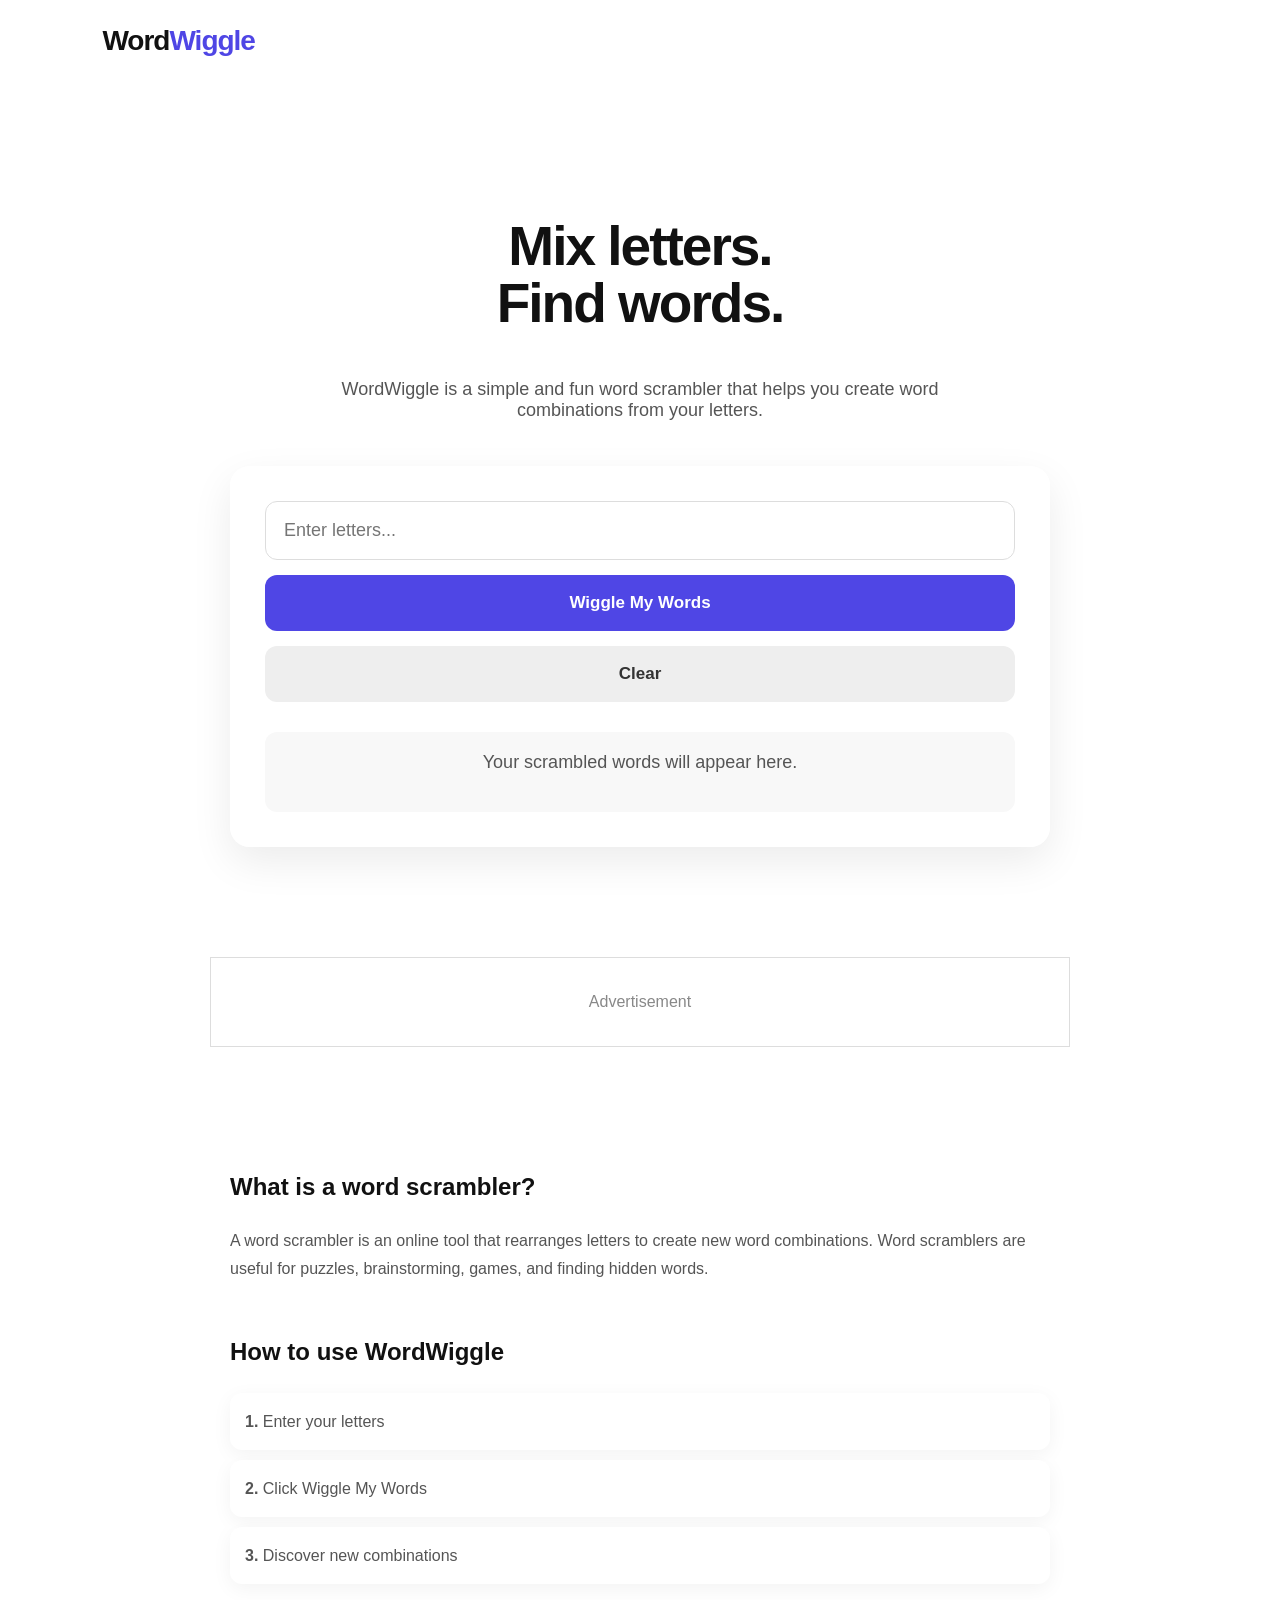
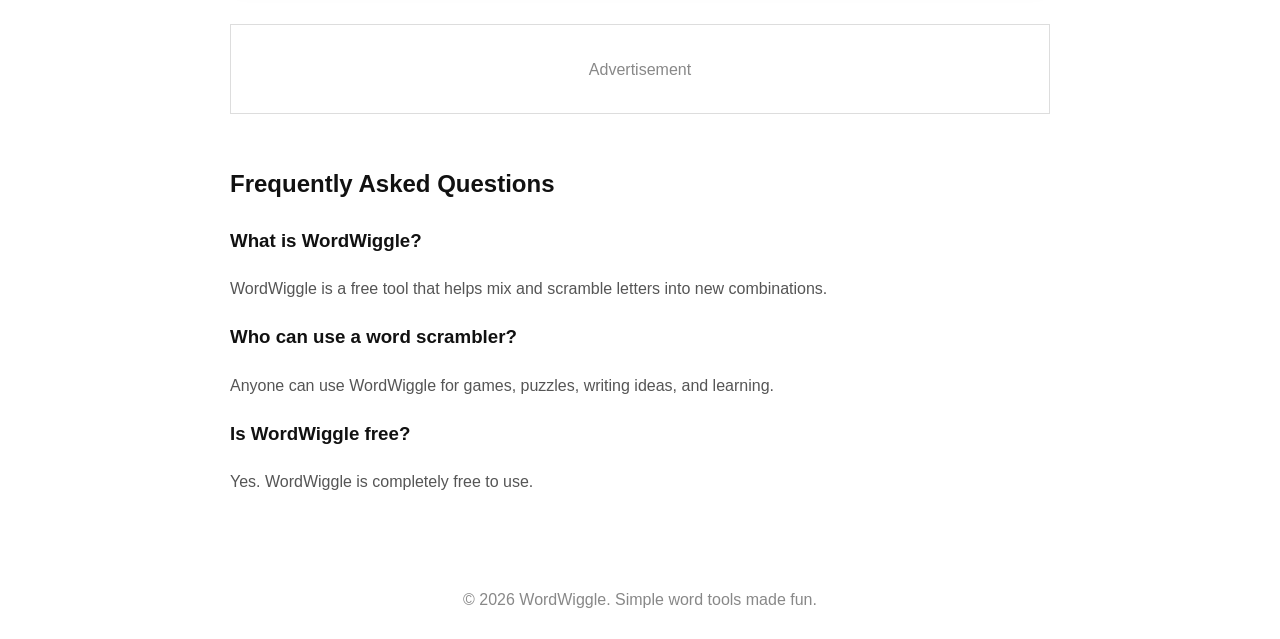
==== index.html @ 7c238826 "Add files via upload" ====
<!DOCTYPE html>
<html lang="en">
<head>

<meta charset="UTF-8">
<meta name="viewport" content="width=device-width, initial-scale=1.0">

<title>WordWiggle - Free Word Scrambler & Letter Mixer</title>

<meta name="description" content="WordWiggle is a free online word scrambler. Mix letters, create word combinations, and discover new words instantly.">

<link rel="stylesheet" href="style.css">

</head>


<body>


<header>

<a href="index.html" class="logo">
Word<span>Wiggle</span>
</a>

</header>



<main>


<section class="hero">


<h1>
Mix letters.<br>
Find words.
</h1>


<p>
WordWiggle is a simple and fun word scrambler that helps you create word combinations from your letters.
</p>



<div class="tool-box">


<input 
id="lettersInput"
type="text"
placeholder="Enter letters...">



<button onclick="wiggleWords()">
Wiggle My Words
</button>



<button class="clear-btn" onclick="clearWords()">
Clear
</button>



<div id="results">

<p class="placeholder">
Your scrambled words will appear here.
</p>

</div>


</div>


</section>




<div class="ad-box">
Advertisement
</div>





<section class="content">


<h2>
What is a word scrambler?
</h2>


<p>

A word scrambler is an online tool that rearranges letters to create new word combinations. Word scramblers are useful for puzzles, brainstorming, games, and finding hidden words.

</p>




<h2>
How to use WordWiggle
</h2>


<div class="steps">

<div>
<strong>1.</strong>
Enter your letters
</div>


<div>
<strong>2.</strong>
Click Wiggle My Words
</div>


<div>
<strong>3.</strong>
Discover new combinations
</div>


</div>





<div class="ad-box">
Advertisement
</div>


<h2>
Frequently Asked Questions
</h2>



<div class="faq">


<h3>
What is WordWiggle?
</h3>

<p>
WordWiggle is a free tool that helps mix and scramble letters into new combinations.
</p>



<h3>
Who can use a word scrambler?
</h3>

<p>
Anyone can use WordWiggle for games, puzzles, writing ideas, and learning.
</p>



<h3>
Is WordWiggle free?
</h3>

<p>
Yes. WordWiggle is completely free to use.
</p>


</div>



</section>



</main>




<footer>

© 2026 WordWiggle. Simple word tools made fun.

</footer>



<script src="script.js"></script>


</body>

</html>
---- style.css ----
*{
box-sizing:border-box;
}


body{

margin:0;

font-family:-apple-system,BlinkMacSystemFont,"Segoe UI",sans-serif;

color:#111;

position:relative;

overflow-x:hidden;

background:white;

}



body::before{

content:"";

position:fixed;

top:-50px;

left:-50px;

width:calc(100% + 100px);

height:calc(100% + 100px);

background:url("gradient.jpg");

background-size:cover;

background-position:center;

filter:blur(35px);

opacity:.35;

z-index:-2;

}



body::after{

content:"";

position:fixed;

inset:0;

background:rgba(255,255,255,.55);

z-index:-1;

}





header{

padding:25px 8%;

}



.logo{

text-decoration:none;

color:#111;

cursor:pointer;

font-size:28px;

font-weight:700;

letter-spacing:-1px;

}



.logo:visited,
.logo:hover,
.logo:active{

color:#111;

}



.logo span{

color:#4f46e5;

}




main{

max-width:900px;

margin:auto;

padding:20px;

}




.hero{

text-align:center;

padding:70px 20px;

}




.hero h1{

font-size:55px;

letter-spacing:-2px;

line-height:1.05;

}




.hero p{

font-size:18px;

color:#555;

max-width:600px;

margin:auto;

}





.tool-box{

margin-top:45px;

padding:35px;

border-radius:20px;

background:rgba(255,255,255,.85);

backdrop-filter:blur(15px);

box-shadow:0 15px 40px rgba(0,0,0,.08);

}




input{

width:100%;

padding:18px;

font-size:18px;

border-radius:12px;

border:1px solid #ddd;

outline:none;

}




button{

width:100%;

margin-top:15px;

padding:18px;

border:none;

border-radius:12px;

background:#4f46e5;

color:white;

font-size:17px;

font-weight:600;

cursor:pointer;

transition:.2s;

}



button:hover{

transform:translateY(-2px);

}



.clear-btn{

background:#eee;

color:#333;

}





#results{

margin-top:30px;

padding:20px;

background:#f8f8f8;

border-radius:12px;

min-height:80px;

}




.word{

display:inline-block;

background:white;

padding:10px 15px;

margin:5px;

border-radius:10px;

box-shadow:0 3px 10px rgba(0,0,0,.05);

}





.ad-box{

height:90px;

border:1px solid #ddd;

margin:40px 0;

display:flex;

align-items:center;

justify-content:center;

color:#888;

background:rgba(255,255,255,.5);

}




.content{

padding:30px 20px;

color:#555;

line-height:1.7;

}



.content h2{

color:#111;

margin-top:50px;

}



.steps div{

background:white;

padding:15px;

margin:10px 0;

border-radius:12px;

box-shadow:0 5px 20px rgba(0,0,0,.05);

}



.links{

display:grid;

grid-template-columns:repeat(auto-fit,minmax(200px,1fr));

gap:15px;

}



.links a{

padding:18px;

background:white;

border-radius:12px;

text-decoration:none;

color:#111;

box-shadow:0 5px 20px rgba(0,0,0,.05);

}




.faq h3{

color:#111;

}




footer{

text-align:center;

padding:30px;

color:#888;

}



@media(max-width:600px){

.hero h1{

font-size:40px;

}


.tool-box{

padding:20px;

}

}
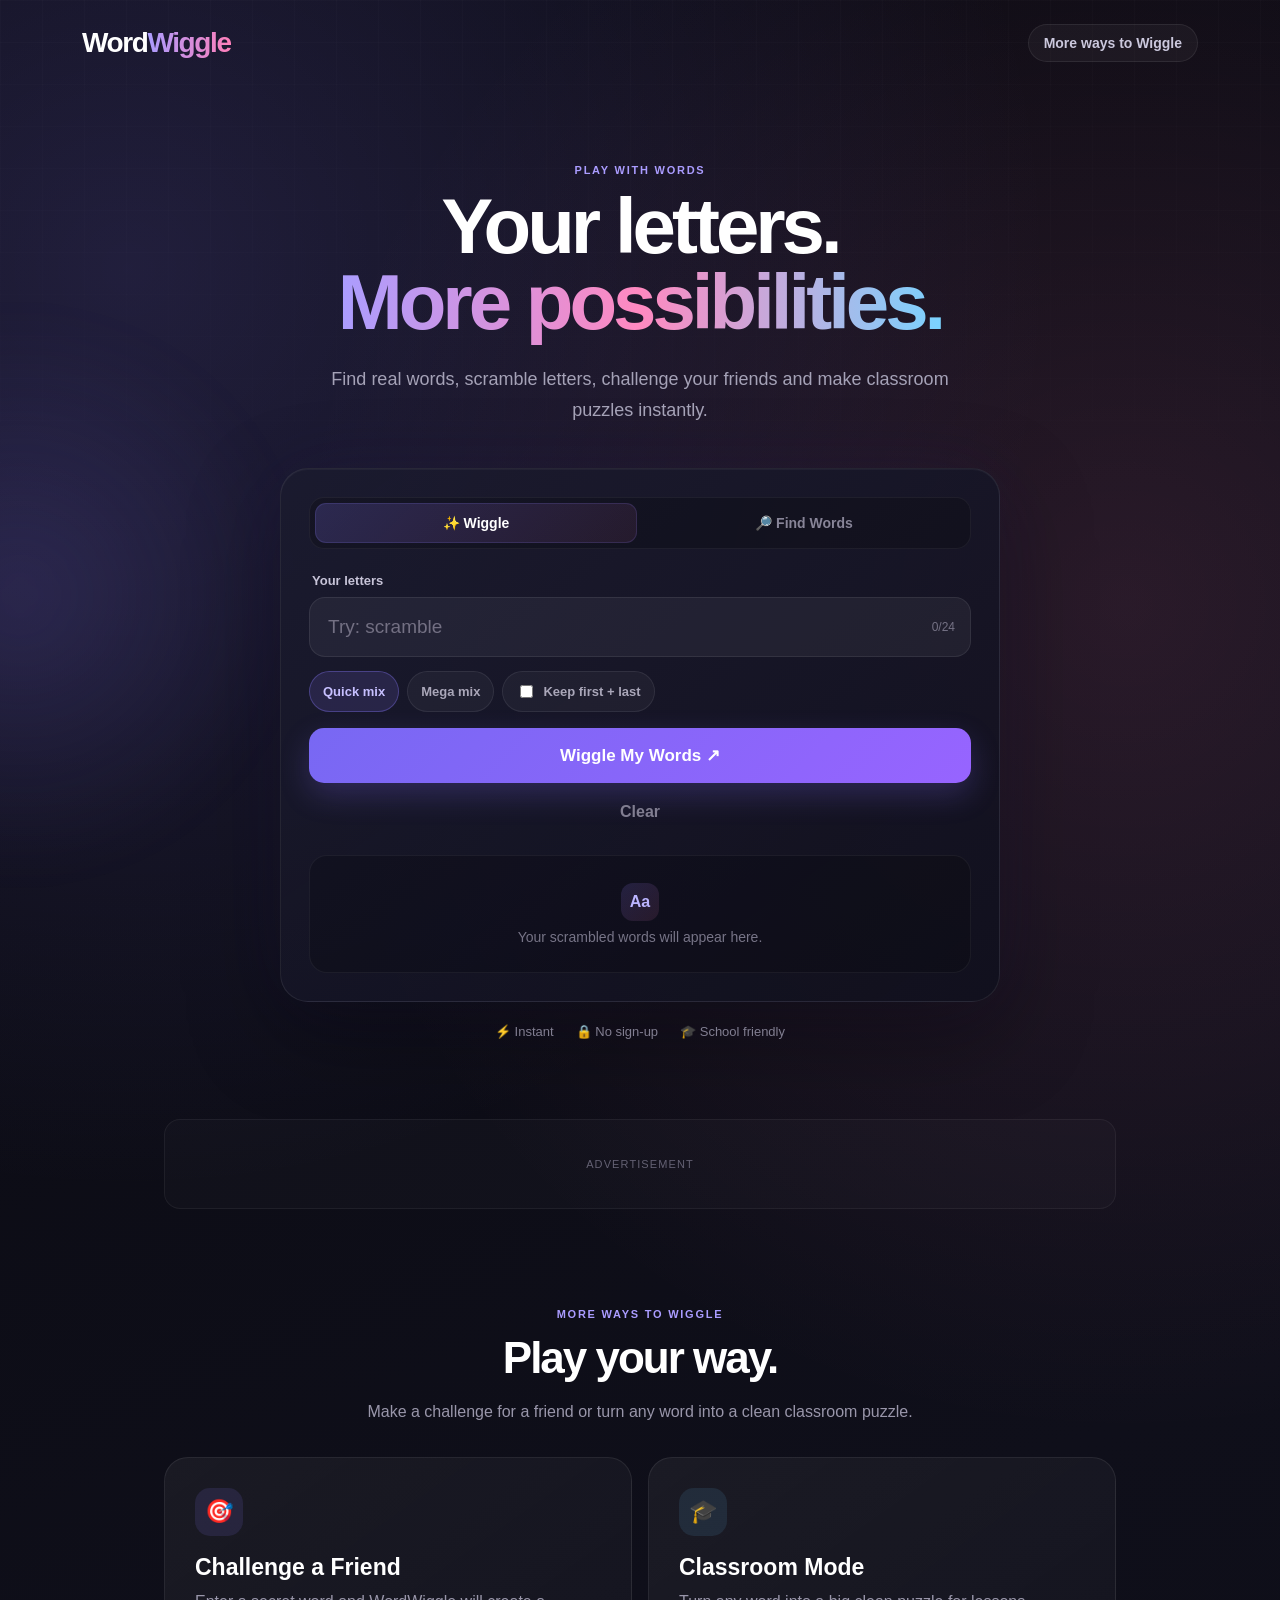
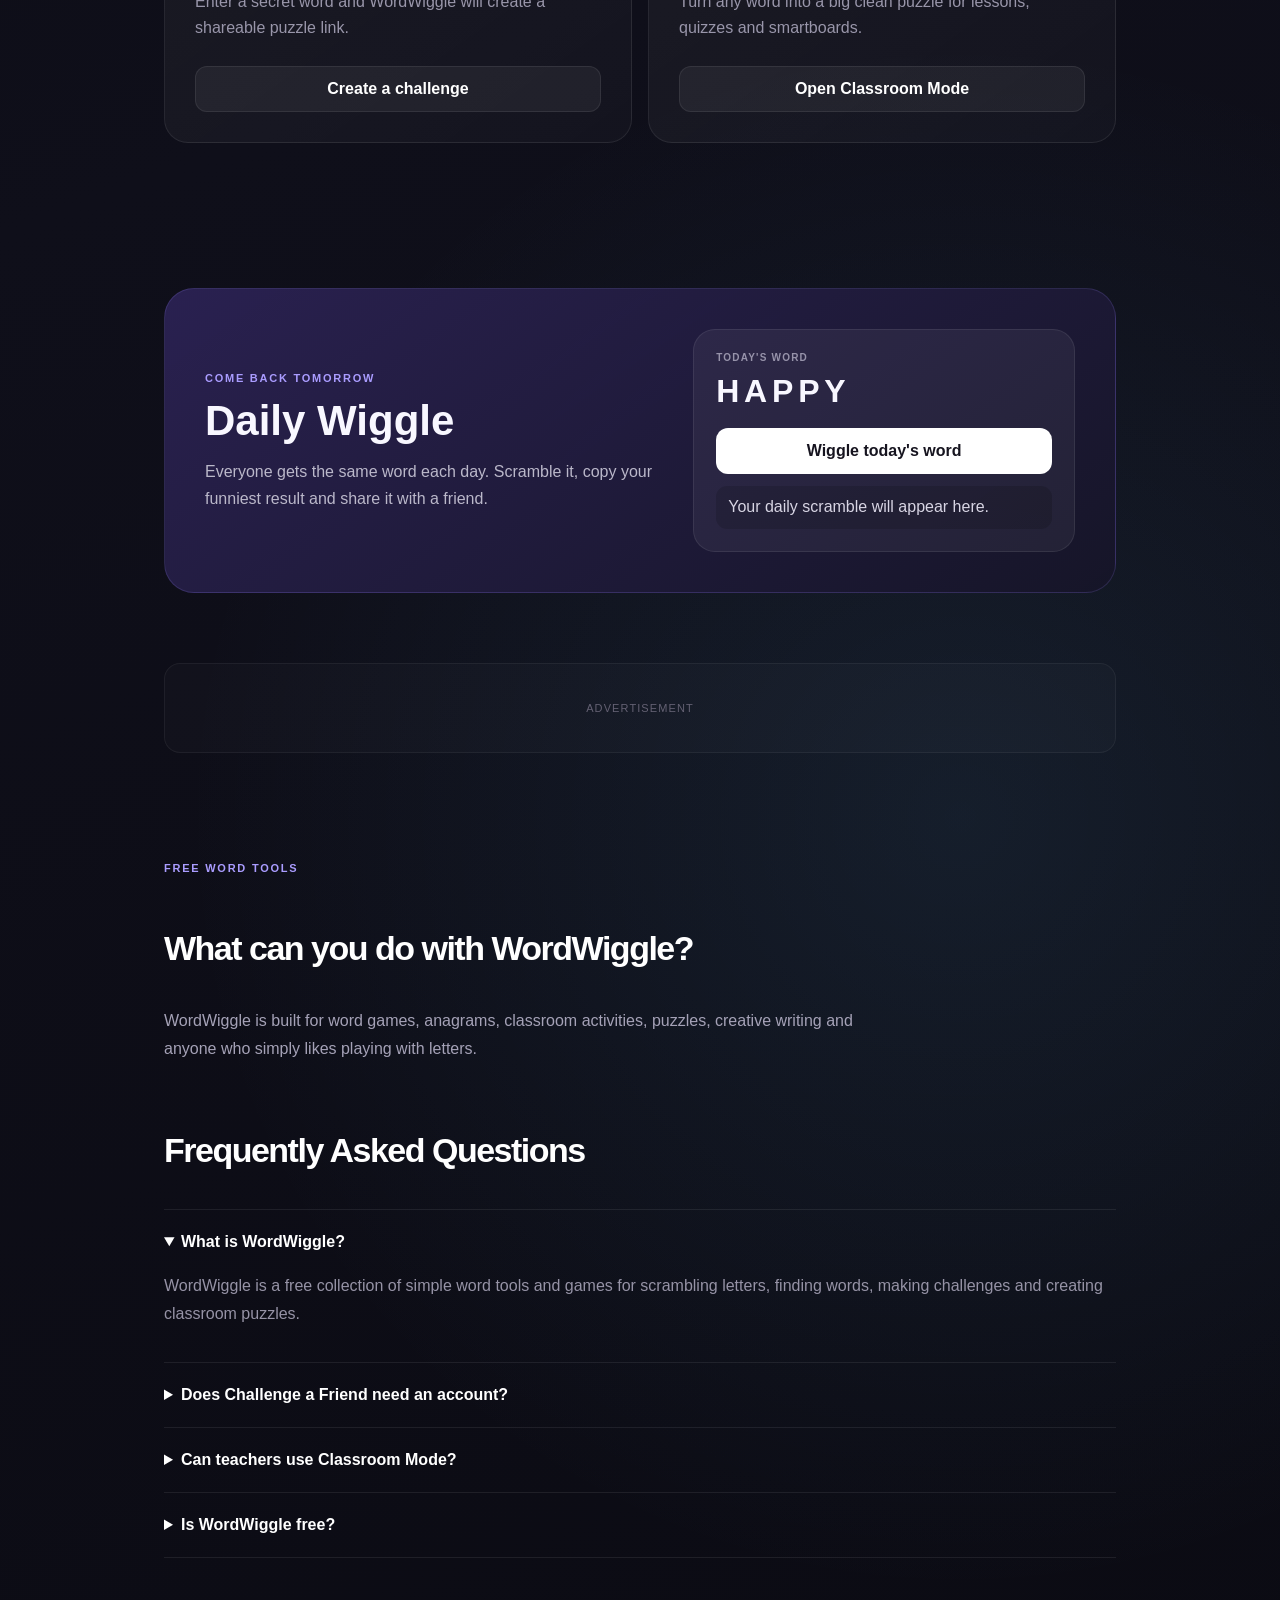
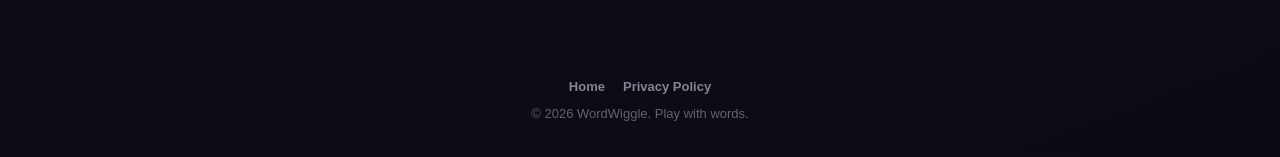
==== commit 10507e34: "Add files via upload" ====
--- a/index.html
+++ b/index.html
@@ -1,15 +1,113 @@
 <!DOCTYPE html>
 <html lang="en">
+
 <head>
 
 <meta charset="UTF-8">
-<meta name="viewport" content="width=device-width, initial-scale=1.0">
-
-<title>WordWiggle - Free Word Scrambler & Letter Mixer</title>
-
-<meta name="description" content="WordWiggle is a free online word scrambler. Mix letters, create word combinations, and discover new words instantly.">
-
-<link rel="stylesheet" href="style.css">
+
+<meta
+name="viewport"
+content="width=device-width, initial-scale=1.0"
+>
+
+<title>
+WordWiggle - Word Finder, Scrambler & Word Games
+</title>
+
+<meta
+name="description"
+content="Find words, scramble letters, challenge friends and create classroom word puzzles with WordWiggle. Free, fast and kid-friendly."
+>
+
+<meta
+name="theme-color"
+content="#0d0d18"
+>
+
+<link
+rel="icon"
+type="image/png"
+href="favicon.png"
+>
+
+<link
+rel="canonical"
+href="https://wordwiggle.online/"
+>
+
+<meta
+property="og:title"
+content="WordWiggle - Play With Words"
+>
+
+<meta
+property="og:description"
+content="Find words, scramble letters, create challenges and play classroom word games."
+>
+
+<meta
+property="og:url"
+content="https://wordwiggle.online/"
+>
+
+<meta
+property="og:type"
+content="website"
+>
+
+<link
+rel="stylesheet"
+href="style.css"
+>
+
+
+<script
+async
+src="https://www.googletagmanager.com/gtag/js?id=G-887R1423YH"
+></script>
+
+<script>
+
+window.dataLayer =
+window.dataLayer || [];
+
+function gtag() {
+
+dataLayer.push(arguments);
+
+}
+
+gtag(
+"js",
+new Date()
+);
+
+gtag(
+"config",
+"G-887R1423YH"
+);
+
+</script>
+
+
+<script type="application/ld+json">
+
+{
+  "@context": "https://schema.org",
+  "@type": "WebApplication",
+  "name": "WordWiggle",
+  "url": "https://wordwiggle.online/",
+  "applicationCategory": "UtilitiesApplication",
+  "operatingSystem": "Any",
+  "description": "A free word finder, letter scrambler and word game website.",
+  "offers": {
+    "@type": "Offer",
+    "price": "0",
+    "priceCurrency": "USD"
+  }
+}
+
+</script>
 
 </head>
 
@@ -19,68 +117,346 @@
 
 <header>
 
-<a href="index.html" class="logo">
+<a
+href="index.html"
+class="logo"
+>
 Word<span>Wiggle</span>
 </a>
 
+
+<a
+href="#play"
+class="mini-link"
+>
+More ways to Wiggle
+</a>
+
 </header>
 
 
-
 <main>
 
 
 <section class="hero">
 
+<div class="eyebrow">
+PLAY WITH WORDS
+</div>
+
 
 <h1>
-Mix letters.<br>
-Find words.
+
+Your letters.<br>
+
+<span>
+More possibilities.
+</span>
+
 </h1>
 
 
 <p>
-WordWiggle is a simple and fun word scrambler that helps you create word combinations from your letters.
-</p>
-
+
+Find real words, scramble letters,
+challenge your friends and make
+classroom puzzles instantly.
+
+</p>
 
 
 <div class="tool-box">
 
 
-<input 
+<div class="mode-tabs">
+
+<button
+id="scrambleTab"
+class="mode-tab active"
+type="button"
+>
+
+✨ Wiggle
+
+</button>
+
+
+<button
+id="finderTab"
+class="mode-tab"
+type="button"
+>
+
+🔎 Find Words
+
+</button>
+
+</div>
+
+
+<!-- SCRAMBLE MODE -->
+
+<div id="scrambleMode">
+
+
+<label
+class="input-label"
+for="lettersInput"
+>
+
+Your letters
+
+</label>
+
+
+<div class="input-wrap">
+
+<input
 id="lettersInput"
 type="text"
-placeholder="Enter letters...">
-
-
-
-<button onclick="wiggleWords()">
+maxlength="24"
+autocomplete="off"
+spellcheck="false"
+placeholder="Try: scramble"
+>
+
+<span id="charCount">
+0/24
+</span>
+
+</div>
+
+
+<div class="options-row">
+
+<button
+class="option-chip active"
+type="button"
+data-count="12"
+>
+
+Quick mix
+
+</button>
+
+
+<button
+class="option-chip"
+type="button"
+data-count="30"
+>
+
+Mega mix
+
+</button>
+
+
+<label class="toggle-chip">
+
+<input
+id="keepEdges"
+type="checkbox"
+>
+
+<span>
+Keep first + last
+</span>
+
+</label>
+
+</div>
+
+
+<button
+id="wiggleBtn"
+class="primary-btn"
+type="button"
+>
+
 Wiggle My Words
-</button>
-
-
-
-<button class="clear-btn" onclick="clearWords()">
+<span>↗</span>
+
+</button>
+
+
+<button
+id="clearBtn"
+class="clear-btn"
+type="button"
+>
+
 Clear
-</button>
-
+
+</button>
 
 
 <div id="results">
 
-<p class="placeholder">
+<div class="empty-state">
+
+<div class="empty-icon">
+Aa
+</div>
+
+<p>
 Your scrambled words will appear here.
 </p>
 
 </div>
 
-
-</div>
-
+</div>
+
+
+<div
+id="resultActions"
+class="result-actions hidden"
+>
+
+<button
+id="againBtn"
+class="secondary-btn"
+type="button"
+>
+
+Wiggle again
+
+</button>
+
+
+<button
+id="copyAllBtn"
+class="secondary-btn"
+type="button"
+>
+
+Copy all
+
+</button>
+
+
+<button
+id="shareBtn"
+class="secondary-btn"
+type="button"
+>
+
+Share
+
+</button>
+
+</div>
+
+
+</div>
+
+
+<!-- FINDER MODE -->
+
+<div
+id="finderMode"
+class="hidden"
+>
+
+
+<label
+class="input-label"
+for="finderInput"
+>
+
+Enter your letters
+
+</label>
+
+
+<div class="input-wrap">
+
+<input
+id="finderInput"
+type="text"
+maxlength="15"
+autocomplete="off"
+spellcheck="false"
+placeholder="Try: listen"
+>
+
+<span id="finderCount">
+0/15
+</span>
+
+</div>
+
+
+<div class="finder-help">
+
+We'll find real words that can
+be made using these letters.
+
+</div>
+
+
+<button
+id="findWordsBtn"
+class="primary-btn"
+type="button"
+>
+
+Find Words
+<span>↗</span>
+
+</button>
+
+
+<button
+id="finderClearBtn"
+class="clear-btn"
+type="button"
+>
+
+Clear
+
+</button>
+
+
+<div id="finderResults">
+
+<div class="empty-state">
+
+<div class="empty-icon">
+Aa
+</div>
+
+<p>
+Real words will appear here.
+</p>
+
+</div>
+
+</div>
+
+
+</div>
+
+
+</div>
+
+
+<div class="micro-proof">
+
+<span>
+⚡ Instant
+</span>
+
+<span>
+🔒 No sign-up
+</span>
+
+<span>
+🎓 School friendly
+</span>
+
+</div>
 
 </section>
-
 
 
 
@@ -90,53 +466,220 @@
 
 
 
-
-
-<section class="content">
+<!-- MORE WAYS TO PLAY -->
+
+<section
+id="play"
+class="play-section"
+>
+
+
+<div class="eyebrow">
+MORE WAYS TO WIGGLE
+</div>
 
 
 <h2>
-What is a word scrambler?
+Play your way.
 </h2>
 
 
+<p class="section-intro">
+
+Make a challenge for a friend
+or turn any word into a clean
+classroom puzzle.
+
+</p>
+
+
+<div class="play-grid">
+
+
+<article class="play-card challenge-card">
+
+<div class="play-icon">
+🎯
+</div>
+
+<h3>
+Challenge a Friend
+</h3>
+
 <p>
 
-A word scrambler is an online tool that rearranges letters to create new word combinations. Word scramblers are useful for puzzles, brainstorming, games, and finding hidden words.
-
-</p>
-
-
+Enter a secret word and WordWiggle
+will create a shareable puzzle link.
+
+</p>
+
+<button
+id="openChallengeBtn"
+class="play-button"
+type="button"
+>
+
+Create a challenge
+
+</button>
+
+</article>
+
+
+
+<article class="play-card classroom-card">
+
+<div class="play-icon">
+🎓
+</div>
+
+<h3>
+Classroom Mode
+</h3>
+
+<p>
+
+Turn any word into a big clean puzzle
+for lessons, quizzes and smartboards.
+
+</p>
+
+<button
+id="openClassroomBtn"
+class="play-button"
+type="button"
+>
+
+Open Classroom Mode
+
+</button>
+
+</article>
+
+
+</div>
+
+
+</section>
+
+
+
+<!-- DAILY WIGGLE -->
+
+<section
+id="daily"
+class="daily-card"
+>
+
+
+<div>
+
+<div class="eyebrow">
+COME BACK TOMORROW
+</div>
 
 
 <h2>
-How to use WordWiggle
+Daily Wiggle
 </h2>
 
 
-<div class="steps">
+<p>
+
+Everyone gets the same word each day.
+Scramble it, copy your funniest result
+and share it with a friend.
+
+</p>
+
+</div>
+
+
+<div class="daily-game">
+
+<div class="daily-label">
+TODAY'S WORD
+</div>
+
+
+<div
+id="dailyWord"
+class="daily-word"
+>
+
+WIGGLE
+
+</div>
+
+
+<button
+id="dailyBtn"
+class="daily-btn"
+type="button"
+>
+
+Wiggle today's word
+
+</button>
+
+
+<div
+id="dailyResult"
+class="daily-result"
+>
+
+Your daily scramble will appear here.
+
+</div>
+
+</div>
+
+
+</section>
+
+
+
+<section
+id="recentSection"
+class="recent-section hidden"
+>
+
+
+<div class="section-heading-row">
 
 <div>
-<strong>1.</strong>
-Enter your letters
-</div>
-
-
-<div>
-<strong>2.</strong>
-Click Wiggle My Words
-</div>
-
-
-<div>
-<strong>3.</strong>
-Discover new combinations
-</div>
-
-
-</div>
-
-
+
+<div class="eyebrow">
+SAVED ON THIS DEVICE
+</div>
+
+<h2>
+Recent Wiggles
+</h2>
+
+</div>
+
+
+<button
+id="clearHistoryBtn"
+class="text-btn"
+type="button"
+>
+
+Clear history
+
+</button>
+
+</div>
+
+
+<div
+id="recentList"
+class="recent-list"
+></div>
+
+
+</section>
 
 
 
@@ -145,65 +688,590 @@
 </div>
 
 
+
+<section class="content">
+
+
+<div class="content-intro">
+
+
+<div class="eyebrow">
+FREE WORD TOOLS
+</div>
+
+
 <h2>
+What can you do with WordWiggle?
+</h2>
+
+
+<p>
+
+WordWiggle is built for word games,
+anagrams, classroom activities,
+puzzles, creative writing and anyone
+who simply likes playing with letters.
+
+</p>
+
+
+</div>
+
+
+
+<h2 class="faq-title">
 Frequently Asked Questions
 </h2>
 
 
-
 <div class="faq">
 
 
-<h3>
+<details open>
+
+<summary>
 What is WordWiggle?
-</h3>
+</summary>
 
 <p>
-WordWiggle is a free tool that helps mix and scramble letters into new combinations.
-</p>
-
-
-
-<h3>
-Who can use a word scrambler?
-</h3>
+
+WordWiggle is a free collection of
+simple word tools and games for
+scrambling letters, finding words,
+making challenges and creating
+classroom puzzles.
+
+</p>
+
+</details>
+
+
+
+<details>
+
+<summary>
+Does Challenge a Friend need an account?
+</summary>
 
 <p>
-Anyone can use WordWiggle for games, puzzles, writing ideas, and learning.
-</p>
-
-
-
-<h3>
+
+No. The puzzle is safely stored inside
+the challenge link itself, so no account
+or database is required.
+
+</p>
+
+</details>
+
+
+
+<details>
+
+<summary>
+Can teachers use Classroom Mode?
+</summary>
+
+<p>
+
+Yes. Classroom Mode is designed to
+make simple word puzzles that can be
+shown on a computer, projector or
+smartboard.
+
+</p>
+
+</details>
+
+
+
+<details>
+
+<summary>
 Is WordWiggle free?
-</h3>
+</summary>
 
 <p>
-Yes. WordWiggle is completely free to use.
-</p>
-
-
-</div>
-
+
+Yes. WordWiggle is free and requires
+no sign-up.
+
+</p>
+
+</details>
+
+
+</div>
 
 
 </section>
 
 
-
 </main>
 
 
 
-
 <footer>
 
-© 2026 WordWiggle. Simple word tools made fun.
+<div class="footer-links">
+
+<a href="index.html">
+Home
+</a>
+
+<a href="privacy.html">
+Privacy Policy
+</a>
+
+</div>
+
+<p>
+© 2026 WordWiggle. Play with words.
+</p>
 
 </footer>
 
 
 
+<!-- CHALLENGE CREATOR MODAL -->
+
+<div
+id="challengeModal"
+class="modal-backdrop hidden"
+>
+
+
+<div class="modal-card">
+
+
+<button
+class="modal-close"
+data-close="challengeModal"
+type="button"
+>
+
+×
+
+
+</button>
+
+
+<div class="modal-icon">
+🎯
+</div>
+
+
+<h2>
+Challenge a Friend
+</h2>
+
+
+<p class="modal-description">
+
+Choose a secret word.
+We'll scramble it and make
+a challenge link you can share.
+
+</p>
+
+
+<label
+class="input-label"
+for="challengeWordInput"
+>
+
+Secret word
+
+</label>
+
+
+<input
+id="challengeWordInput"
+class="modal-input"
+type="text"
+maxlength="20"
+autocomplete="off"
+spellcheck="false"
+placeholder="Try: banana"
+>
+
+
+<button
+id="createChallengeBtn"
+class="primary-btn"
+type="button"
+>
+
+Create Challenge
+
+</button>
+
+
+<div
+id="challengeCreated"
+class="challenge-created hidden"
+>
+
+
+<div class="challenge-preview-label">
+PUZZLE PREVIEW
+</div>
+
+
+<div
+id="challengePreview"
+class="challenge-preview"
+>
+ANANAB
+</div>
+
+
+<div class="challenge-link-wrap">
+
+<input
+id="challengeLink"
+readonly
+>
+
+<button
+id="copyChallengeBtn"
+type="button"
+>
+
+Copy
+
+</button>
+
+</div>
+
+
+<p class="small-note">
+
+Send this link to your friend.
+The answer isn't displayed on the page.
+
+</p>
+
+
+</div>
+
+
+</div>
+
+
+</div>
+
+
+
+<!-- RECEIVED CHALLENGE MODAL -->
+
+<div
+id="receivedChallengeModal"
+class="modal-backdrop hidden"
+>
+
+
+<div class="modal-card challenge-game-card">
+
+
+<div class="modal-icon">
+🎯
+</div>
+
+
+<div class="eyebrow">
+YOU'VE BEEN CHALLENGED
+</div>
+
+
+<h2>
+Can you solve it?
+</h2>
+
+
+<div
+id="receivedScramble"
+class="challenge-big-word"
+>
+
+ANANAB
+
+</div>
+
+
+<input
+id="challengeGuessInput"
+class="modal-input"
+type="text"
+maxlength="20"
+autocomplete="off"
+spellcheck="false"
+placeholder="Type the original word"
+>
+
+
+<button
+id="submitChallengeGuess"
+class="primary-btn"
+type="button"
+>
+
+Submit Guess
+
+</button>
+
+
+<div
+id="challengeFeedback"
+class="challenge-feedback"
+></div>
+
+
+<button
+id="challengeAgainBtn"
+class="secondary-wide hidden"
+type="button"
+>
+
+Challenge someone else
+
+</button>
+
+
+</div>
+
+
+</div>
+
+
+
+<!-- CLASSROOM MODAL -->
+
+<div
+id="classroomModal"
+class="modal-backdrop hidden"
+>
+
+
+<div
+class="modal-card classroom-setup-card"
+>
+
+
+<button
+class="modal-close"
+data-close="classroomModal"
+type="button"
+>
+
+×
+
+</button>
+
+
+<div class="modal-icon">
+🎓
+</div>
+
+
+<h2>
+Classroom Mode
+</h2>
+
+
+<p class="modal-description">
+
+Enter a word and turn it into a
+clean classroom puzzle.
+
+</p>
+
+
+<label
+class="input-label"
+for="classroomWordInput"
+>
+
+Classroom word
+
+</label>
+
+
+<input
+id="classroomWordInput"
+class="modal-input"
+type="text"
+maxlength="24"
+autocomplete="off"
+spellcheck="false"
+placeholder="Try: photosynthesis"
+>
+
+
+<div class="difficulty-row">
+
+
+<button
+class="difficulty-btn active"
+data-difficulty="easy"
+type="button"
+>
+
+Easy
+
+</button>
+
+
+<button
+class="difficulty-btn"
+data-difficulty="normal"
+type="button"
+>
+
+Normal
+
+</button>
+
+
+<button
+class="difficulty-btn"
+data-difficulty="tricky"
+type="button"
+>
+
+Tricky
+
+</button>
+
+
+</div>
+
+
+<button
+id="startClassroomBtn"
+class="primary-btn"
+type="button"
+>
+
+Create Puzzle
+
+</button>
+
+
+</div>
+
+
+</div>
+
+
+
+<!-- CLASSROOM PRESENTATION -->
+
+<div
+id="classroomPresentation"
+class="classroom-presentation hidden"
+>
+
+
+<div class="classroom-topbar">
+
+
+<div class="classroom-brand">
+Word<span>Wiggle</span>
+</div>
+
+
+<div class="classroom-actions">
+
+
+<button
+id="classroomFullscreenBtn"
+type="button"
+>
+
+Fullscreen
+
+</button>
+
+
+<button
+id="classroomExitBtn"
+type="button"
+>
+
+Exit
+
+</button>
+
+
+</div>
+
+
+</div>
+
+
+<div class="classroom-center">
+
+
+<div class="classroom-mini-label">
+UNSCRAMBLE THIS WORD
+</div>
+
+
+<div
+id="classroomPuzzleWord"
+class="classroom-puzzle-word"
+>
+
+ELPPA
+
+</div>
+
+
+<div
+id="classroomAnswer"
+class="classroom-answer hidden"
+>
+
+APPLE
+
+</div>
+
+
+<div class="classroom-controls">
+
+
+<button
+id="revealClassroomBtn"
+class="classroom-main-btn"
+type="button"
+>
+
+Reveal Answer
+
+</button>
+
+
+<button
+id="newClassroomScrambleBtn"
+class="classroom-secondary-btn"
+type="button"
+>
+
+Scramble Again
+
+</button>
+
+
+</div>
+
+
+</div>
+
+
+</div>
+
+
+
 <script src="script.js"></script>
 
 
--- a/style.css
+++ b/style.css
@@ -1,421 +1,2180 @@
-*{
-box-sizing:border-box;
-}
-
-
-body{
-
-margin:0;
-
-font-family:-apple-system,BlinkMacSystemFont,"Segoe UI",sans-serif;
-
-color:#111;
-
-position:relative;
-
-overflow-x:hidden;
-
-background:white;
-
-}
-
-
-
-body::before{
-
-content:"";
-
-position:fixed;
-
-top:-50px;
-
-left:-50px;
-
-width:calc(100% + 100px);
-
-height:calc(100% + 100px);
-
-background:url("gradient.jpg");
-
-background-size:cover;
-
-background-position:center;
-
-filter:blur(35px);
-
-opacity:.35;
-
-z-index:-2;
-
-}
-
-
-
-body::after{
-
-content:"";
-
-position:fixed;
-
-inset:0;
-
-background:rgba(255,255,255,.55);
-
-z-index:-1;
-
-}
-
-
-
-
-
-header{
-
-padding:25px 8%;
-
-}
-
-
-
-.logo{
-
-text-decoration:none;
-
-color:#111;
-
-cursor:pointer;
-
-font-size:28px;
-
-font-weight:700;
-
-letter-spacing:-1px;
-
-}
-
-
-
-.logo:visited,
-.logo:hover,
-.logo:active{
-
-color:#111;
-
-}
-
-
-
-.logo span{
-
-color:#4f46e5;
-
-}
-
-
-
-
-main{
-
-max-width:900px;
-
-margin:auto;
-
-padding:20px;
-
-}
-
-
-
-
-.hero{
-
-text-align:center;
-
-padding:70px 20px;
-
-}
-
-
-
-
-.hero h1{
-
-font-size:55px;
-
-letter-spacing:-2px;
-
-line-height:1.05;
-
-}
-
-
-
-
-.hero p{
-
-font-size:18px;
-
-color:#555;
-
-max-width:600px;
-
-margin:auto;
-
-}
-
-
-
-
-
-.tool-box{
-
-margin-top:45px;
-
-padding:35px;
-
-border-radius:20px;
-
-background:rgba(255,255,255,.85);
-
-backdrop-filter:blur(15px);
-
-box-shadow:0 15px 40px rgba(0,0,0,.08);
-
-}
-
-
-
-
-input{
-
-width:100%;
-
-padding:18px;
-
-font-size:18px;
-
-border-radius:12px;
-
-border:1px solid #ddd;
-
-outline:none;
-
-}
-
-
-
-
-button{
-
-width:100%;
-
-margin-top:15px;
-
-padding:18px;
-
-border:none;
-
-border-radius:12px;
-
-background:#4f46e5;
-
-color:white;
-
-font-size:17px;
-
-font-weight:600;
-
-cursor:pointer;
-
-transition:.2s;
-
-}
-
-
-
-button:hover{
-
-transform:translateY(-2px);
-
-}
-
-
-
-.clear-btn{
-
-background:#eee;
-
-color:#333;
-
-}
-
-
-
-
-
-#results{
-
-margin-top:30px;
-
-padding:20px;
-
-background:#f8f8f8;
-
-border-radius:12px;
-
-min-height:80px;
-
-}
-
-
-
-
-.word{
-
-display:inline-block;
-
-background:white;
-
-padding:10px 15px;
-
-margin:5px;
-
-border-radius:10px;
-
-box-shadow:0 3px 10px rgba(0,0,0,.05);
-
-}
-
-
-
-
-
-.ad-box{
-
-height:90px;
-
-border:1px solid #ddd;
-
-margin:40px 0;
-
-display:flex;
-
-align-items:center;
-
-justify-content:center;
-
-color:#888;
-
-background:rgba(255,255,255,.5);
-
-}
-
-
-
-
-.content{
-
-padding:30px 20px;
-
-color:#555;
-
-line-height:1.7;
-
-}
-
-
-
-.content h2{
-
-color:#111;
-
-margin-top:50px;
-
-}
-
-
-
-.steps div{
-
-background:white;
-
-padding:15px;
-
-margin:10px 0;
-
-border-radius:12px;
-
-box-shadow:0 5px 20px rgba(0,0,0,.05);
-
-}
-
-
-
-.links{
-
-display:grid;
-
-grid-template-columns:repeat(auto-fit,minmax(200px,1fr));
-
-gap:15px;
-
-}
-
-
-
-.links a{
-
-padding:18px;
-
-background:white;
-
-border-radius:12px;
-
-text-decoration:none;
-
-color:#111;
-
-box-shadow:0 5px 20px rgba(0,0,0,.05);
-
-}
-
-
-
-
-.faq h3{
-
-color:#111;
-
-}
-
-
-
-
-footer{
-
-text-align:center;
-
-padding:30px;
-
-color:#888;
-
-}
-
-
-
-@media(max-width:600px){
-
-.hero h1{
-
-font-size:40px;
-
-}
-
-
-.tool-box{
-
-padding:20px;
-
-}
+* {
+  box-sizing: border-box;
+}
+
+:root {
+  --bg: #0b0b13;
+  --text: #f8f7ff;
+  --muted: #a5a2b7;
+
+  --purple: #8b7cff;
+  --purple-bright: #aa9cff;
+
+  --pink: #ff7fba;
+  --blue: #69c9ff;
+  --green: #65e6b3;
+
+  --line: rgba(255, 255, 255, 0.08);
+  --line-strong: rgba(255, 255, 255, 0.12);
+
+  --radius-lg: 28px;
+  --radius-md: 18px;
+  --radius-sm: 12px;
+}
+
+
+html {
+  scroll-behavior: smooth;
+}
+
+
+body {
+  margin: 0;
+
+  min-height: 100vh;
+
+  font-family:
+    -apple-system,
+    BlinkMacSystemFont,
+    "Segoe UI",
+    sans-serif;
+
+  color: var(--text);
+
+  background:
+    radial-gradient(
+      circle at 10% 8%,
+      rgba(139, 124, 255, 0.18),
+      transparent 28%
+    ),
+
+    radial-gradient(
+      circle at 88% 18%,
+      rgba(255, 127, 186, 0.12),
+      transparent 28%
+    ),
+
+    radial-gradient(
+      circle at 75% 72%,
+      rgba(105, 201, 255, 0.09),
+      transparent 30%
+    ),
+
+    linear-gradient(
+      160deg,
+      #090910 0%,
+      #0f0f1a 48%,
+      #0b0b13 100%
+    );
+
+  overflow-x: hidden;
+}
+
+
+body::before {
+  content: "";
+
+  position: fixed;
+
+  width: 560px;
+  height: 560px;
+
+  left: -260px;
+  top: 35%;
+
+  border-radius: 50%;
+
+  background:
+    radial-gradient(
+      circle,
+      rgba(139, 124, 255, 0.16),
+      transparent 70%
+    );
+
+  filter: blur(25px);
+
+  pointer-events: none;
+
+  z-index: -1;
+}
+
+
+body::after {
+  content: "";
+
+  position: fixed;
+  inset: 0;
+
+  background-image:
+    linear-gradient(
+      rgba(255, 255, 255, 0.014) 1px,
+      transparent 1px
+    ),
+
+    linear-gradient(
+      90deg,
+      rgba(255, 255, 255, 0.014) 1px,
+      transparent 1px
+    );
+
+  background-size: 42px 42px;
+
+  mask-image:
+    linear-gradient(
+      to bottom,
+      black,
+      transparent 75%
+    );
+
+  pointer-events: none;
+
+  z-index: -1;
+}
+
+
+button,
+input {
+  font: inherit;
+}
+
+
+button {
+  -webkit-tap-highlight-color: transparent;
+}
+
+
+.hidden {
+  display: none !important;
+}
+
+
+
+/* HEADER */
+
+header {
+  max-width: 1180px;
+
+  margin: 0 auto;
+
+  padding: 24px 32px;
+
+  display: flex;
+
+  align-items: center;
+  justify-content: space-between;
+}
+
+
+.logo {
+  color: white;
+
+  text-decoration: none;
+
+  font-size: 28px;
+  font-weight: 800;
+
+  letter-spacing: -1.4px;
+}
+
+
+.logo span,
+.classroom-brand span {
+  background:
+    linear-gradient(
+      90deg,
+      var(--purple-bright),
+      var(--pink)
+    );
+
+  -webkit-background-clip: text;
+  background-clip: text;
+
+  color: transparent;
+}
+
+
+.mini-link {
+  color: #cbc8dd;
+
+  text-decoration: none;
+
+  font-size: 14px;
+  font-weight: 700;
+
+  padding: 10px 15px;
+
+  border-radius: 999px;
+
+  border: 1px solid var(--line);
+
+  background:
+    rgba(255, 255, 255, 0.04);
+
+  transition: 0.2s;
+}
+
+
+.mini-link:hover {
+  color: white;
+
+  background:
+    rgba(255, 255, 255, 0.075);
+}
+
+
+
+/* MAIN */
+
+main {
+  width: min(100%, 1000px);
+
+  margin: 0 auto;
+
+  padding: 0 24px;
+}
+
+
+
+/* HERO */
+
+.hero {
+  padding: 74px 0 30px;
+
+  text-align: center;
+}
+
+
+.eyebrow {
+  display: inline-block;
+
+  margin-bottom: 13px;
+
+  color: var(--purple-bright);
+
+  font-size: 11px;
+  font-weight: 850;
+
+  letter-spacing: 0.16em;
+
+  text-transform: uppercase;
+}
+
+
+.hero h1 {
+  margin: 0;
+
+  color: white;
+
+  font-size:
+    clamp(
+      50px,
+      8vw,
+      78px
+    );
+
+  line-height: 0.97;
+
+  letter-spacing: -4px;
+}
+
+
+.hero h1 span {
+  background:
+    linear-gradient(
+      90deg,
+      #aa9dff,
+      #ff89c0,
+      #7ad3ff
+    );
+
+  -webkit-background-clip: text;
+  background-clip: text;
+
+  color: transparent;
+}
+
+
+.hero > p {
+  max-width: 620px;
+
+  margin: 24px auto 0;
+
+  color: var(--muted);
+
+  font-size: 18px;
+
+  line-height: 1.7;
+}
+
+
+
+/* MAIN TOOL */
+
+.tool-box {
+  max-width: 720px;
+
+  margin: 42px auto 0;
+
+  padding: 28px;
+
+  text-align: left;
+
+  border: 1px solid var(--line);
+
+  border-radius: var(--radius-lg);
+
+  background:
+    linear-gradient(
+      145deg,
+      rgba(27, 27, 47, 0.9),
+      rgba(16, 16, 29, 0.88)
+    );
+
+  box-shadow:
+    0 30px 90px
+      rgba(0, 0, 0, 0.36),
+
+    0 0 80px
+      rgba(122, 104, 238, 0.07),
+
+    inset 0 1px
+      rgba(255, 255, 255, 0.04);
+}
+
+
+
+/* MODE TABS */
+
+.mode-tabs {
+  display: grid;
+
+  grid-template-columns: 1fr 1fr;
+
+  gap: 6px;
+
+  margin-bottom: 24px;
+
+  padding: 5px;
+
+  border-radius: 15px;
+
+  border:
+    1px solid
+    rgba(255, 255, 255, 0.055);
+
+  background:
+    rgba(0, 0, 0, 0.2);
+}
+
+
+.mode-tab {
+  padding: 12px 14px;
+
+  border: 0;
+
+  border-radius: 11px;
+
+  background: transparent;
+
+  color: #888598;
+
+  font-size: 14px;
+  font-weight: 750;
+
+  cursor: pointer;
+
+  transition: 0.2s;
+}
+
+
+.mode-tab:hover {
+  color: white;
+
+  background:
+    rgba(255, 255, 255, 0.03);
+}
+
+
+.mode-tab.active {
+  color: white;
+
+  background:
+    linear-gradient(
+      135deg,
+      rgba(139, 124, 255, 0.2),
+      rgba(255, 127, 186, 0.08)
+    );
+
+  box-shadow:
+    inset 0 0 0 1px
+      rgba(139, 124, 255, 0.17);
+}
+
+
+
+/* INPUTS */
+
+.input-label {
+  display: block;
+
+  margin: 0 0 9px 3px;
+
+  color: #c7c4d8;
+
+  font-size: 13px;
+  font-weight: 750;
+}
+
+
+.input-wrap {
+  position: relative;
+}
+
+
+.input-wrap input,
+.modal-input {
+  width: 100%;
+
+  padding:
+    18px 72px
+    18px 18px;
+
+  color: white;
+
+  font-size: 19px;
+
+  outline: none;
+
+  border:
+    1px solid
+    var(--line);
+
+  border-radius: 16px;
+
+  background:
+    rgba(255, 255, 255, 0.05);
+
+  transition: 0.2s;
+}
+
+
+.modal-input {
+  padding: 16px;
+}
+
+
+.input-wrap input::placeholder,
+.modal-input::placeholder {
+  color: #737083;
+}
+
+
+.input-wrap input:focus,
+.modal-input:focus {
+  border-color:
+    rgba(139, 124, 255, 0.55);
+
+  background:
+    rgba(255, 255, 255, 0.065);
+
+  box-shadow:
+    0 0 0 4px
+      rgba(139, 124, 255, 0.09);
+}
+
+
+#charCount,
+#finderCount {
+  position: absolute;
+
+  right: 16px;
+  top: 50%;
+
+  transform:
+    translateY(-50%);
+
+  color: #757285;
+
+  font-size: 12px;
+}
+
+
+
+/* OPTIONS */
+
+.options-row {
+  display: flex;
+
+  flex-wrap: wrap;
+
+  gap: 8px;
+
+  margin-top: 14px;
+}
+
+
+.option-chip,
+.toggle-chip {
+  display: inline-flex;
+
+  align-items: center;
+
+  gap: 7px;
+
+  padding: 10px 13px;
+
+  border:
+    1px solid
+    var(--line);
+
+  border-radius: 999px;
+
+  background:
+    rgba(255, 255, 255, 0.04);
+
+  color: #aaa7b9;
+
+  font-size: 13px;
+  font-weight: 700;
+
+  cursor: pointer;
+
+  transition: 0.18s;
+}
+
+
+.option-chip:hover,
+.toggle-chip:hover {
+  color: white;
+
+  border-color:
+    rgba(139, 124, 255, 0.35);
+}
+
+
+.option-chip.active {
+  color: #c7c0ff;
+
+  border-color:
+    rgba(139, 124, 255, 0.34);
+
+  background:
+    rgba(139, 124, 255, 0.14);
+}
+
+
+.toggle-chip input {
+  accent-color: var(--purple);
+}
+
+
+
+/* BUTTONS */
+
+.primary-btn,
+.clear-btn,
+.secondary-btn,
+.daily-btn,
+.play-button {
+  border: 0;
+
+  cursor: pointer;
+
+  transition: 0.2s;
+}
+
+
+.primary-btn {
+  width: 100%;
+
+  margin-top: 16px;
+
+  padding: 17px 18px;
+
+  border-radius: 15px;
+
+  background:
+    linear-gradient(
+      135deg,
+      #7868f3,
+      #9764ff
+    );
+
+  color: white;
+
+  font-size: 17px;
+  font-weight: 800;
+
+  box-shadow:
+    0 12px 30px
+      rgba(124, 105, 246, 0.24);
+}
+
+
+.primary-btn:hover {
+  transform:
+    translateY(-2px);
+
+  filter:
+    brightness(1.06);
+}
+
+
+.clear-btn {
+  width: 100%;
+
+  margin-top: 8px;
+
+  padding: 12px;
+
+  background: transparent;
+
+  color: #817e91;
+
+  font-weight: 700;
+}
+
+
+.clear-btn:hover {
+  color: white;
+}
+
+
+.finder-help {
+  margin: 12px 3px 0;
+
+  color: #7f7c90;
+
+  font-size: 13px;
+
+  line-height: 1.55;
+}
+
+
+
+/* RESULTS */
+
+#results,
+#finderResults {
+  margin-top: 22px;
+
+  min-height: 118px;
+
+  padding: 18px;
+
+  border-radius: var(--radius-md);
+
+  border:
+    1px solid
+    rgba(255, 255, 255, 0.055);
+
+  background:
+    rgba(0, 0, 0, 0.18);
+}
+
+
+#results {
+  display: flex;
+
+  flex-wrap: wrap;
+
+  gap: 9px;
+}
+
+
+.empty-state {
+  width: 100%;
+
+  min-height: 78px;
+
+  display: flex;
+
+  flex-direction: column;
+
+  align-items: center;
+  justify-content: center;
+
+  color: #777487;
+
+  text-align: center;
+}
+
+
+.empty-state p {
+  margin: 8px 0 0;
+
+  font-size: 14px;
+}
+
+
+.empty-icon {
+  width: 38px;
+  height: 38px;
+
+  display: grid;
+
+  place-items: center;
+
+  border-radius: 12px;
+
+  background:
+    linear-gradient(
+      135deg,
+      rgba(139, 124, 255, 0.16),
+      rgba(255, 127, 186, 0.1)
+    );
+
+  color: #bbb4ff;
+
+  font-weight: 850;
+}
+
+
+
+/* WORD CHIPS */
+
+.word {
+  position: relative;
+
+  padding: 11px 14px;
+
+  border:
+    1px solid
+    rgba(255, 255, 255, 0.07);
+
+  border-radius: 12px;
+
+  background:
+    rgba(255, 255, 255, 0.055);
+
+  color: #f4f2ff;
+
+  font-weight: 750;
+
+  cursor: pointer;
+
+  animation:
+    popIn 0.26s ease both;
+
+  transition: 0.16s;
+}
+
+
+.word:hover {
+  transform:
+    translateY(-2px);
+
+  background:
+    rgba(139, 124, 255, 0.13);
+
+  border-color:
+    rgba(139, 124, 255, 0.38);
+}
+
+
+.word.copied::after {
+  content: "Copied!";
+
+  position: absolute;
+
+  top: -33px;
+  left: 50%;
+
+  transform:
+    translateX(-50%);
+
+  padding: 5px 8px;
+
+  border-radius: 7px;
+
+  background: white;
+
+  color: #15151f;
+
+  font-size: 11px;
+}
+
+
+@keyframes popIn {
+
+  from {
+    opacity: 0;
+
+    transform:
+      translateY(7px)
+      scale(0.96);
+  }
+
+  to {
+    opacity: 1;
+
+    transform: none;
+  }
+
+}
+
+
+
+/* FINDER */
+
+.finder-summary {
+  margin-bottom: 17px;
+
+  padding-bottom: 13px;
+
+  border-bottom:
+    1px solid
+    rgba(255, 255, 255, 0.06);
+
+  color: #8a879a;
+
+  font-size: 11px;
+  font-weight: 800;
+
+  letter-spacing: 0.1em;
+
+  text-transform: uppercase;
+}
+
+
+.finder-group {
+  margin-bottom: 22px;
+}
+
+
+.finder-group-title {
+  margin-bottom: 9px;
+
+  color: #747184;
+
+  font-size: 10px;
+  font-weight: 850;
+
+  letter-spacing: 0.12em;
+}
+
+
+.finder-word-list {
+  display: flex;
+
+  flex-wrap: wrap;
+
+  gap: 8px;
+}
+
+
+
+/* RESULT ACTIONS */
+
+.result-actions {
+  display: grid;
+
+  grid-template-columns:
+    repeat(3, 1fr);
+
+  gap: 8px;
+
+  margin-top: 10px;
+}
+
+
+.secondary-btn {
+  padding: 12px 10px;
+
+  border-radius: 12px;
+
+  border:
+    1px solid
+    var(--line);
+
+  background:
+    rgba(255, 255, 255, 0.045);
+
+  color: #b5b2c6;
+
+  font-size: 13px;
+  font-weight: 700;
+}
+
+
+.secondary-btn:hover {
+  color: white;
+
+  background:
+    rgba(255, 255, 255, 0.075);
+}
+
+
+
+/* MICRO */
+
+.micro-proof {
+  display: flex;
+
+  justify-content: center;
+
+  flex-wrap: wrap;
+
+  gap: 22px;
+
+  margin-top: 22px;
+
+  color: #817e91;
+
+  font-size: 13px;
+}
+
+
+
+/* ADS */
+
+.ad-box {
+  height: 90px;
+
+  margin: 50px 0;
+
+  display: flex;
+
+  align-items: center;
+  justify-content: center;
+
+  border:
+    1px solid
+    rgba(255, 255, 255, 0.055);
+
+  border-radius: 16px;
+
+  background:
+    rgba(255, 255, 255, 0.02);
+
+  color: #646173;
+
+  font-size: 11px;
+
+  letter-spacing: 0.1em;
+
+  text-transform: uppercase;
+}
+
+
+
+/* PLAY SECTION */
+
+.play-section {
+  padding: 45px 0 75px;
+
+  text-align: center;
+}
+
+
+.play-section h2 {
+  margin: 0;
+
+  color: white;
+
+  font-size: 44px;
+
+  letter-spacing: -2px;
+}
+
+
+.section-intro {
+  max-width: 600px;
+
+  margin: 15px auto 0;
+
+  color: #9996aa;
+
+  line-height: 1.7;
+}
+
+
+.play-grid {
+  display: grid;
+
+  grid-template-columns:
+    repeat(2, 1fr);
+
+  gap: 16px;
+
+  margin-top: 32px;
+}
+
+
+.play-card {
+  padding: 30px;
+
+  text-align: left;
+
+  border:
+    1px solid
+    var(--line);
+
+  border-radius: 24px;
+
+  background:
+    linear-gradient(
+      145deg,
+      rgba(255, 255, 255, 0.05),
+      rgba(255, 255, 255, 0.025)
+    );
+
+  transition: 0.22s;
+}
+
+
+.play-card:hover {
+  transform:
+    translateY(-4px);
+
+  border-color:
+    rgba(139, 124, 255, 0.24);
+}
+
+
+.play-icon {
+  width: 48px;
+  height: 48px;
+
+  display: grid;
+
+  place-items: center;
+
+  border-radius: 15px;
+
+  background:
+    rgba(139, 124, 255, 0.12);
+
+  font-size: 23px;
+}
+
+
+.classroom-card .play-icon {
+  background:
+    rgba(105, 201, 255, 0.1);
+}
+
+
+.play-card h3 {
+  margin: 18px 0 8px;
+
+  font-size: 23px;
+
+  color: white;
+}
+
+
+.play-card p {
+  min-height: 54px;
+
+  margin: 0;
+
+  color: #9996aa;
+
+  line-height: 1.65;
+}
+
+
+.play-button {
+  width: 100%;
+
+  margin-top: 23px;
+
+  padding: 13px;
+
+  border-radius: 12px;
+
+  border:
+    1px solid
+    var(--line);
+
+  background:
+    rgba(255, 255, 255, 0.055);
+
+  color: white;
+
+  font-weight: 750;
+}
+
+
+.play-button:hover {
+  background:
+    rgba(139, 124, 255, 0.12);
+
+  border-color:
+    rgba(139, 124, 255, 0.25);
+}
+
+
+
+/* DAILY */
+
+.daily-card {
+  display: grid;
+
+  grid-template-columns:
+    1.08fr 0.92fr;
+
+  gap: 40px;
+
+  align-items: center;
+
+  margin: 70px 0;
+
+  padding: 40px;
+
+  border:
+    1px solid
+    rgba(155, 137, 255, 0.17);
+
+  border-radius: 30px;
+
+  background:
+    linear-gradient(
+      145deg,
+      rgba(46, 36, 88, 0.88),
+      rgba(22, 21, 40, 0.95)
+    );
+}
+
+
+.daily-card h2 {
+  margin: 0 0 13px;
+
+  font-size: 42px;
+}
+
+
+.daily-card p {
+  margin: 0;
+
+  color: #bbb8ca;
+
+  line-height: 1.72;
+}
+
+
+.daily-game {
+  padding: 22px;
+
+  border:
+    1px solid
+    var(--line);
+
+  border-radius: 22px;
+
+  background:
+    rgba(255, 255, 255, 0.055);
+}
+
+
+.daily-label {
+  color: #9793aa;
+
+  font-size: 10px;
+  font-weight: 850;
+
+  letter-spacing: 0.12em;
+}
+
+
+.daily-word {
+  margin: 10px 0 18px;
+
+  font-size: 32px;
+  font-weight: 850;
+
+  letter-spacing: 0.15em;
+}
+
+
+.daily-btn {
+  width: 100%;
+
+  padding: 14px;
+
+  border-radius: 12px;
+
+  background: white;
+
+  color: #16141f;
+
+  font-weight: 850;
+}
+
+
+.daily-result {
+  min-height: 43px;
+
+  margin-top: 12px;
+
+  padding: 12px;
+
+  border-radius: 11px;
+
+  background:
+    rgba(0, 0, 0, 0.15);
+
+  color: #d8d5e4;
+}
+
+
+
+/* RECENT */
+
+.recent-section {
+  margin: 74px 0;
+}
+
+
+.section-heading-row {
+  display: flex;
+
+  align-items: end;
+  justify-content: space-between;
+}
+
+
+.recent-section h2 {
+  margin: 0;
+
+  font-size: 34px;
+}
+
+
+.text-btn {
+  border: 0;
+
+  background: none;
+
+  color: #777487;
+
+  cursor: pointer;
+}
+
+
+.recent-list {
+  display: flex;
+
+  flex-wrap: wrap;
+
+  gap: 10px;
+
+  margin-top: 19px;
+}
+
+
+.recent-pill {
+  padding: 10px 13px;
+
+  border:
+    1px solid
+    var(--line);
+
+  border-radius: 999px;
+
+  background:
+    rgba(255, 255, 255, 0.045);
+
+  color: #bbb8ca;
+
+  cursor: pointer;
+}
+
+
+
+/* CONTENT */
+
+.content {
+  padding: 50px 0 85px;
+
+  color: var(--muted);
+
+  line-height: 1.75;
+}
+
+
+.content-intro {
+  max-width: 720px;
+}
+
+
+.content h2 {
+  color: white;
+
+  font-size: 34px;
+
+  letter-spacing: -1.5px;
+}
+
+
+.faq-title {
+  margin-top: 58px;
+}
+
+
+.faq {
+  border-top:
+    1px solid
+    var(--line);
+}
+
+
+.faq details {
+  padding: 18px 0;
+
+  border-bottom:
+    1px solid
+    var(--line);
+}
+
+
+.faq summary {
+  color: white;
+
+  font-weight: 750;
+
+  cursor: pointer;
+}
+
+
+.faq p {
+  color: #9693a6;
+}
+
+
+
+/* FOOTER */
+
+footer {
+  padding: 36px;
+
+  text-align: center;
+
+  color: #646172;
+
+  font-size: 13px;
+}
+
+
+
+/* MODALS */
+
+.modal-backdrop {
+  position: fixed;
+
+  inset: 0;
+
+  z-index: 1000;
+
+  display: grid;
+
+  place-items: center;
+
+  padding: 20px;
+
+  background:
+    rgba(5, 5, 10, 0.82);
+
+  backdrop-filter: blur(14px);
+}
+
+
+.modal-card {
+  position: relative;
+
+  width:
+    min(
+      100%,
+      500px
+    );
+
+  max-height: 92vh;
+
+  overflow-y: auto;
+
+  padding: 32px;
+
+  border:
+    1px solid
+    var(--line-strong);
+
+  border-radius: 26px;
+
+  background:
+    linear-gradient(
+      145deg,
+      #1d1c31,
+      #11111e
+    );
+
+  box-shadow:
+    0 30px 100px
+      rgba(0, 0, 0, 0.55);
+}
+
+
+.modal-close {
+  position: absolute;
+
+  top: 16px;
+  right: 17px;
+
+  width: 34px;
+  height: 34px;
+
+  border: 0;
+
+  border-radius: 50%;
+
+  background:
+    rgba(255, 255, 255, 0.06);
+
+  color: #aaa7bb;
+
+  font-size: 23px;
+
+  cursor: pointer;
+}
+
+
+.modal-close:hover {
+  color: white;
+}
+
+
+.modal-icon {
+  width: 48px;
+  height: 48px;
+
+  display: grid;
+
+  place-items: center;
+
+  margin-bottom: 17px;
+
+  border-radius: 15px;
+
+  background:
+    rgba(139, 124, 255, 0.12);
+
+  font-size: 22px;
+}
+
+
+.modal-card h2 {
+  margin:
+    0 0 8px;
+
+  font-size: 30px;
+
+  letter-spacing: -1.2px;
+}
+
+
+.modal-description {
+  margin:
+    0 0 24px;
+
+  color: #9996aa;
+
+  line-height: 1.65;
+}
+
+
+
+/* CHALLENGE */
+
+.challenge-created {
+  margin-top: 24px;
+
+  padding-top: 22px;
+
+  border-top:
+    1px solid
+    var(--line);
+}
+
+
+.challenge-preview-label {
+  color: #777487;
+
+  font-size: 10px;
+  font-weight: 850;
+
+  letter-spacing: 0.12em;
+}
+
+
+.challenge-preview,
+.challenge-big-word {
+  margin: 10px 0 20px;
+
+  text-align: center;
+
+  color: white;
+
+  font-size:
+    clamp(
+      30px,
+      8vw,
+      50px
+    );
+
+  font-weight: 900;
+
+  letter-spacing: 0.12em;
+}
+
+
+.challenge-link-wrap {
+  display: grid;
+
+  grid-template-columns:
+    1fr auto;
+
+  gap: 8px;
+}
+
+
+.challenge-link-wrap input {
+  min-width: 0;
+
+  padding: 12px;
+
+  border:
+    1px solid
+    var(--line);
+
+  border-radius: 10px;
+
+  background:
+    rgba(0, 0, 0, 0.18);
+
+  color: #aaa7bb;
+}
+
+
+.challenge-link-wrap button {
+  padding:
+    0 16px;
+
+  border: 0;
+
+  border-radius: 10px;
+
+  background:
+    rgba(139, 124, 255, 0.16);
+
+  color: white;
+
+  font-weight: 750;
+
+  cursor: pointer;
+}
+
+
+.small-note {
+  margin:
+    12px 0 0;
+
+  color: #777487;
+
+  font-size: 12px;
+
+  line-height: 1.5;
+}
+
+
+.challenge-game-card {
+  text-align: center;
+}
+
+
+.challenge-game-card .modal-icon {
+  margin:
+    0 auto 15px;
+}
+
+
+.challenge-feedback {
+  min-height: 30px;
+
+  margin-top: 16px;
+
+  font-size: 15px;
+  font-weight: 750;
+}
+
+
+.challenge-feedback.success {
+  color: var(--green);
+}
+
+
+.challenge-feedback.wrong {
+  color: #ff8eac;
+}
+
+
+.secondary-wide {
+  width: 100%;
+
+  margin-top: 10px;
+
+  padding: 14px;
+
+  border:
+    1px solid
+    var(--line);
+
+  border-radius: 12px;
+
+  background:
+    rgba(255, 255, 255, 0.05);
+
+  color: white;
+
+  cursor: pointer;
+}
+
+
+
+/* CLASSROOM SETUP */
+
+.difficulty-row {
+  display: grid;
+
+  grid-template-columns:
+    repeat(3, 1fr);
+
+  gap: 8px;
+
+  margin-top: 15px;
+}
+
+
+.difficulty-btn {
+  padding: 11px;
+
+  border:
+    1px solid
+    var(--line);
+
+  border-radius: 11px;
+
+  background:
+    rgba(255, 255, 255, 0.04);
+
+  color: #aaa7bb;
+
+  font-weight: 750;
+
+  cursor: pointer;
+}
+
+
+.difficulty-btn.active {
+  color: white;
+
+  border-color:
+    rgba(139, 124, 255, 0.35);
+
+  background:
+    rgba(139, 124, 255, 0.15);
+}
+
+
+
+/* CLASSROOM PRESENTATION */
+
+.classroom-presentation {
+  position: fixed;
+
+  inset: 0;
+
+  z-index: 2000;
+
+  display: flex;
+
+  flex-direction: column;
+
+  background:
+    radial-gradient(
+      circle at 20% 15%,
+      rgba(139, 124, 255, 0.16),
+      transparent 30%
+    ),
+
+    radial-gradient(
+      circle at 85% 75%,
+      rgba(105, 201, 255, 0.1),
+      transparent 30%
+    ),
+
+    #0b0b13;
+}
+
+
+.classroom-topbar {
+  padding: 22px 28px;
+
+  display: flex;
+
+  justify-content:
+    space-between;
+
+  align-items: center;
+
+  border-bottom:
+    1px solid
+    rgba(255, 255, 255, 0.06);
+}
+
+
+.classroom-brand {
+  font-size: 24px;
+
+  font-weight: 850;
+
+  letter-spacing: -1px;
+}
+
+
+.classroom-actions {
+  display: flex;
+
+  gap: 8px;
+}
+
+
+.classroom-actions button {
+  padding:
+    9px 13px;
+
+  border:
+    1px solid
+    var(--line);
+
+  border-radius: 10px;
+
+  background:
+    rgba(255, 255, 255, 0.045);
+
+  color: #aaa7bb;
+
+  cursor: pointer;
+}
+
+
+.classroom-center {
+  flex: 1;
+
+  display: flex;
+
+  flex-direction: column;
+
+  align-items: center;
+  justify-content: center;
+
+  padding: 40px;
+
+  text-align: center;
+}
+
+
+.classroom-mini-label {
+  margin-bottom: 20px;
+
+  color: #888598;
+
+  font-size: 12px;
+  font-weight: 850;
+
+  letter-spacing: 0.15em;
+}
+
+
+.classroom-puzzle-word {
+  max-width: 95vw;
+
+  color: white;
+
+  font-size:
+    clamp(
+      55px,
+      11vw,
+      130px
+    );
+
+  font-weight: 900;
+
+  letter-spacing: 0.08em;
+
+  overflow-wrap: anywhere;
+}
+
+
+.classroom-answer {
+  margin-top: 16px;
+
+  color: var(--green);
+
+  font-size:
+    clamp(
+      30px,
+      5vw,
+      60px
+    );
+
+  font-weight: 850;
+}
+
+
+.classroom-controls {
+  display: flex;
+
+  gap: 12px;
+
+  margin-top: 42px;
+}
+
+
+.classroom-main-btn,
+.classroom-secondary-btn {
+  padding:
+    15px 22px;
+
+  border-radius: 13px;
+
+  font-weight: 800;
+
+  cursor: pointer;
+}
+
+
+.classroom-main-btn {
+  border: 0;
+
+  background:
+    linear-gradient(
+      135deg,
+      #7868f3,
+      #9764ff
+    );
+
+  color: white;
+}
+
+
+.classroom-secondary-btn {
+  border:
+    1px solid
+    var(--line);
+
+  background:
+    rgba(255, 255, 255, 0.05);
+
+  color: white;
+}
+
+
+
+/* MOBILE */
+
+@media
+(max-width: 760px) {
+
+  header {
+    padding: 20px;
+  }
+
+
+  .mini-link {
+    display: none;
+  }
+
+
+  main {
+    padding: 0 16px;
+  }
+
+
+  .hero {
+    padding-top: 48px;
+  }
+
+
+  .hero h1 {
+    letter-spacing: -2.8px;
+  }
+
+
+  .tool-box {
+    padding: 18px;
+
+    border-radius: 22px;
+  }
+
+
+  .play-grid {
+    grid-template-columns:
+      1fr;
+  }
+
+
+  .play-card p {
+    min-height: auto;
+  }
+
+
+  .daily-card {
+    grid-template-columns:
+      1fr;
+
+    padding: 25px;
+  }
+
+
+  .result-actions {
+    grid-template-columns:
+      1fr;
+  }
+
+
+  .classroom-controls {
+    width: 100%;
+
+    flex-direction: column;
+  }
+
+
+  .classroom-main-btn,
+  .classroom-secondary-btn {
+    width: 100%;
+  }
+
+
+  .classroom-topbar {
+    padding: 17px;
+  }
+
+
+  .modal-card {
+    padding: 25px 20px;
+  }
+
+}
+
+
+
+@media
+(prefers-reduced-motion: reduce) {
+
+  * {
+    scroll-behavior:
+      auto !important;
+
+    animation:
+      none !important;
+
+    transition:
+      none !important;
+  }
+
+}
+
+/* =========================
+   PRIVACY POLICY
+========================= */
+
+.privacy-page {
+  max-width: 820px;
+
+  margin: 0 auto;
+
+  padding:
+    80px 0
+    100px;
+}
+
+
+.privacy-page > h1 {
+  margin:
+    0 0 10px;
+
+  color: white;
+
+  font-size:
+    clamp(
+      46px,
+      7vw,
+      68px
+    );
+
+  letter-spacing: -3px;
+
+  line-height: 1;
+}
+
+
+.privacy-updated {
+  margin:
+    0 0 36px;
+
+  color: #777487;
+
+  font-size: 14px;
+}
+
+
+.privacy-card {
+  padding:
+    38px 40px;
+
+  border:
+    1px solid
+    rgba(255, 255, 255, 0.075);
+
+  border-radius: 28px;
+
+  background:
+    linear-gradient(
+      145deg,
+      rgba(27, 27, 47, 0.88),
+      rgba(16, 16, 29, 0.86)
+    );
+
+  box-shadow:
+    0 30px 90px
+      rgba(0, 0, 0, 0.28);
+}
+
+
+.privacy-card section {
+  padding:
+    30px 0;
+
+  border-bottom:
+    1px solid
+    rgba(255, 255, 255, 0.065);
+}
+
+
+.privacy-card section:first-child {
+  padding-top: 0;
+}
+
+
+.privacy-card section:last-child {
+  padding-bottom: 0;
+
+  border-bottom: 0;
+}
+
+
+.privacy-card h2 {
+  margin:
+    0 0 12px;
+
+  color: white;
+
+  font-size: 23px;
+
+  letter-spacing: -0.8px;
+}
+
+
+.privacy-card p {
+  margin:
+    0 0 13px;
+
+  color: #aaa7ba;
+
+  font-size: 15px;
+
+  line-height: 1.78;
+}
+
+
+.privacy-card p:last-child {
+  margin-bottom: 0;
+}
+
+
+/* FOOTER LINKS */
+
+footer {
+  text-align: center;
+}
+
+
+.footer-links {
+  display: flex;
+
+  justify-content: center;
+
+  align-items: center;
+
+  flex-wrap: wrap;
+
+  gap: 18px;
+
+  margin-bottom: 12px;
+}
+
+
+.footer-links a {
+  color: #858294;
+
+  font-size: 13px;
+
+  font-weight: 650;
+
+  text-decoration: none;
+
+  transition: 0.18s;
+}
+
+
+.footer-links a:hover {
+  color: white;
+}
+
+
+footer p {
+  margin: 0;
+}
+
+
+@media
+(max-width: 760px) {
+
+  .privacy-page {
+    padding:
+      55px 0
+      75px;
+  }
+
+
+  .privacy-page > h1 {
+    letter-spacing:
+      -2px;
+  }
+
+
+  .privacy-card {
+    padding:
+      27px 21px;
+
+    border-radius:
+      22px;
+  }
+
+
+  .privacy-card section {
+    padding:
+      25px 0;
+  }
 
 }
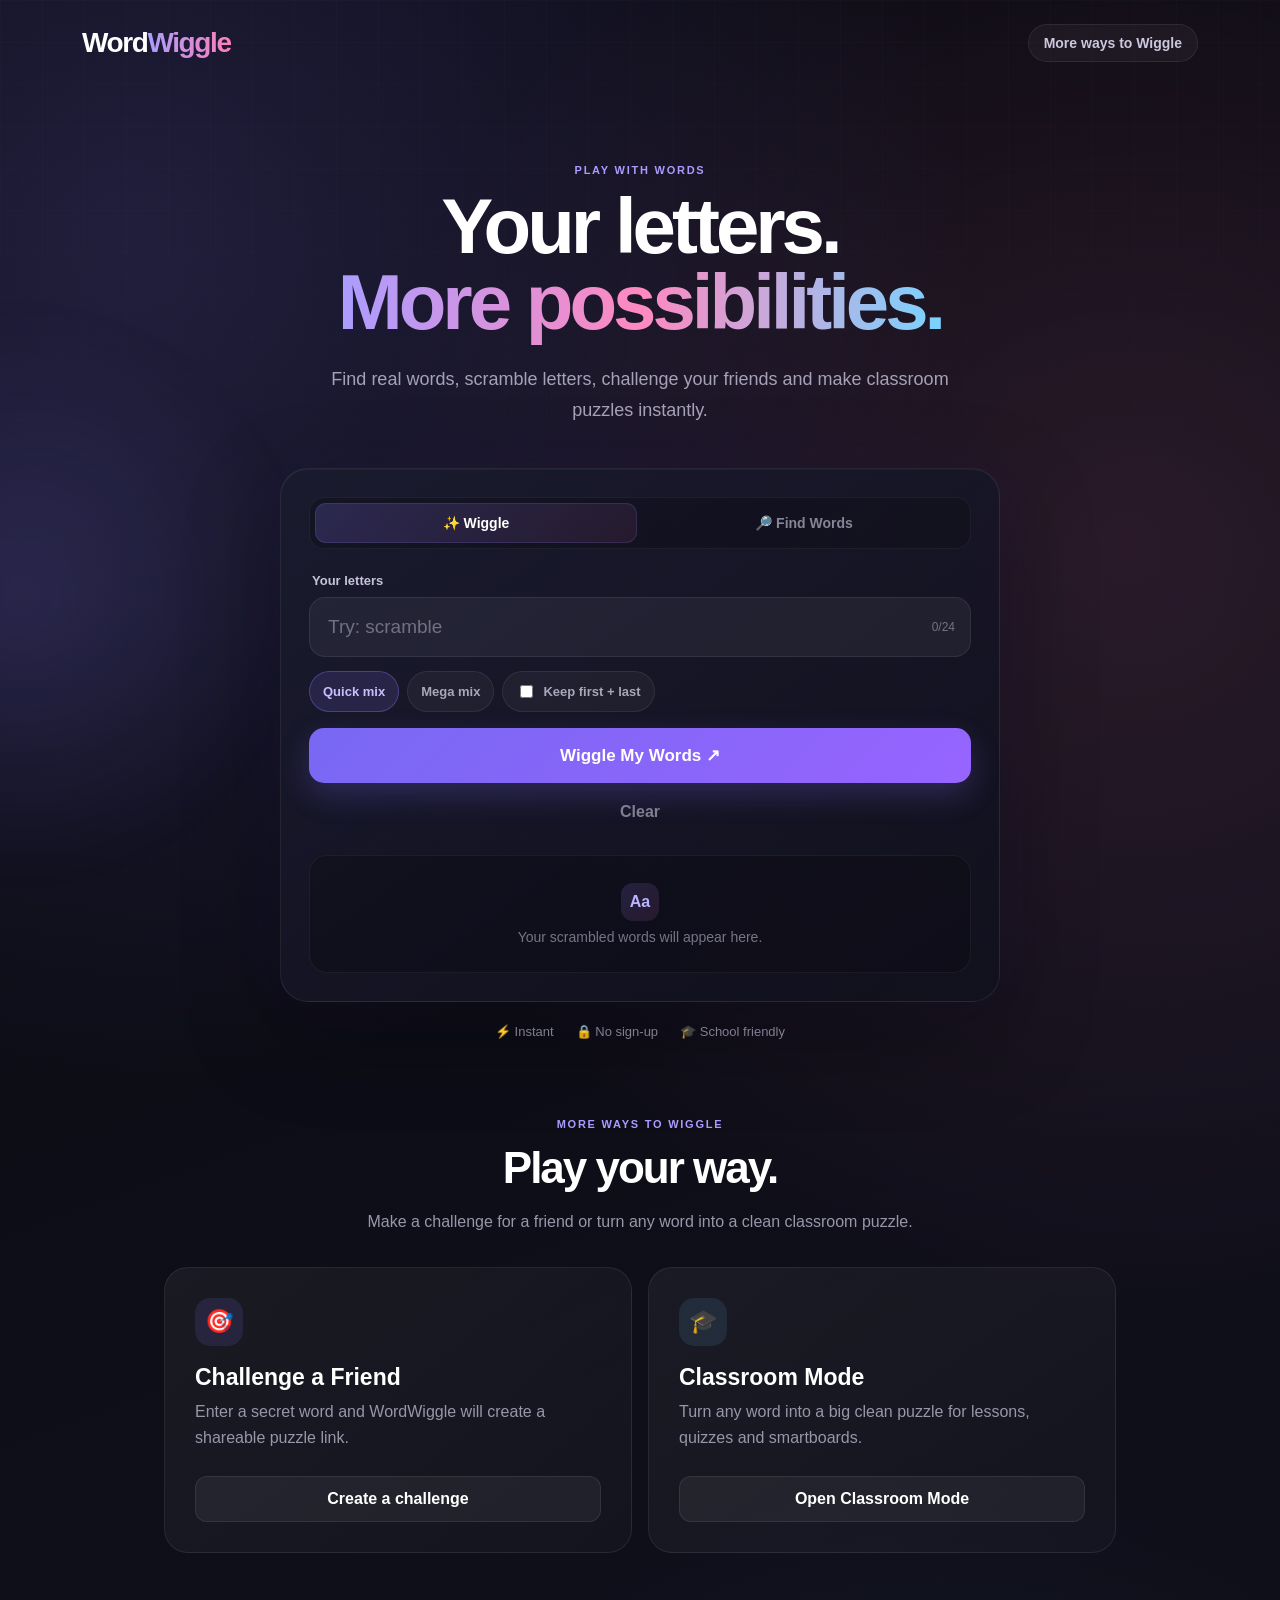
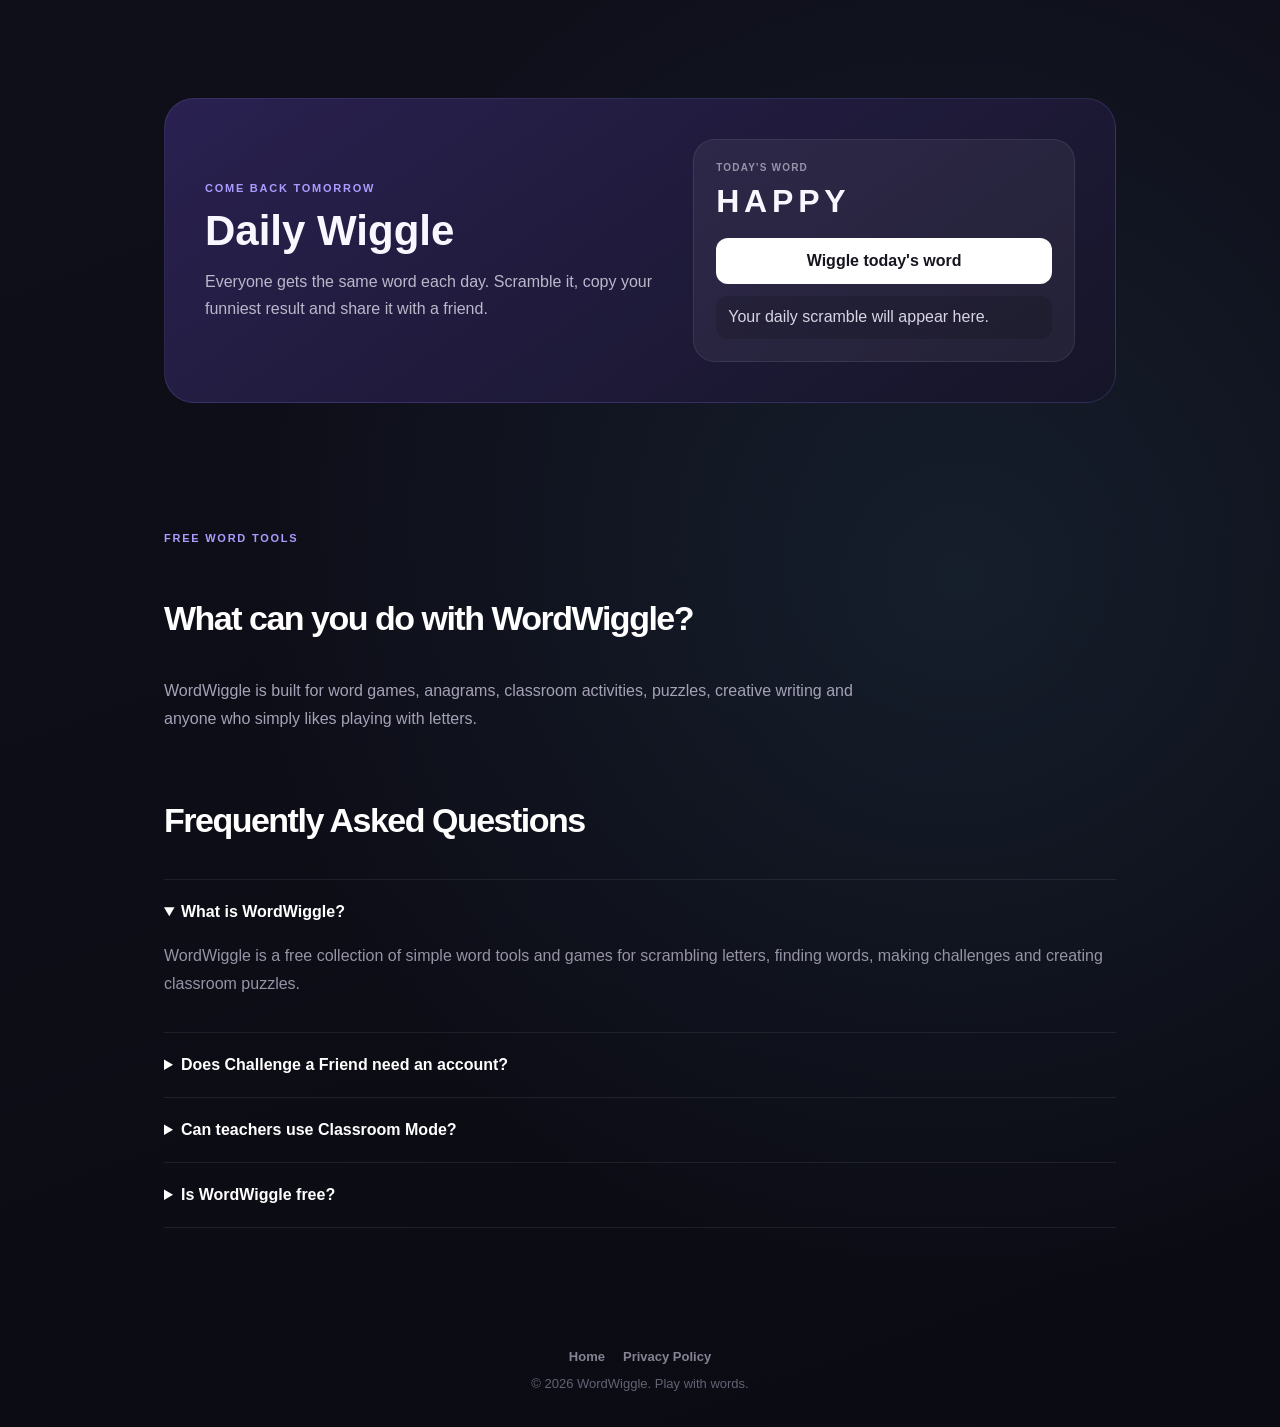
==== commit 93f55b01: "Add files via upload" ====
--- a/index.html
+++ b/index.html
@@ -9,6 +9,9 @@
 name="viewport"
 content="width=device-width, initial-scale=1.0"
 >
+
+<script async src="https://pagead2.googlesyndication.com/pagead/js/adsbygoogle.js?client=ca-pub-3600851664823719"
+     crossorigin="anonymous"></script>
 
 <title>
 WordWiggle - Word Finder, Scrambler & Word Games
@@ -117,13 +120,9 @@
 
 <header>
 
-<a
-href="index.html"
-class="logo"
->
+<div class="logo">
 Word<span>Wiggle</span>
-</a>
-
+</div>
 
 <a
 href="#play"
@@ -460,11 +459,6 @@
 
 
 
-<div class="ad-box">
-Advertisement
-</div>
-
-
 
 <!-- MORE WAYS TO PLAY -->
 
@@ -681,11 +675,6 @@
 
 </section>
 
-
-
-<div class="ad-box">
-Advertisement
-</div>
 
 
 
--- a/style.css
+++ b/style.css
@@ -926,38 +926,6 @@
 
 
 
-/* ADS */
-
-.ad-box {
-  height: 90px;
-
-  margin: 50px 0;
-
-  display: flex;
-
-  align-items: center;
-  justify-content: center;
-
-  border:
-    1px solid
-    rgba(255, 255, 255, 0.055);
-
-  border-radius: 16px;
-
-  background:
-    rgba(255, 255, 255, 0.02);
-
-  color: #646173;
-
-  font-size: 11px;
-
-  letter-spacing: 0.1em;
-
-  text-transform: uppercase;
-}
-
-
-
 /* PLAY SECTION */
 
 .play-section {
